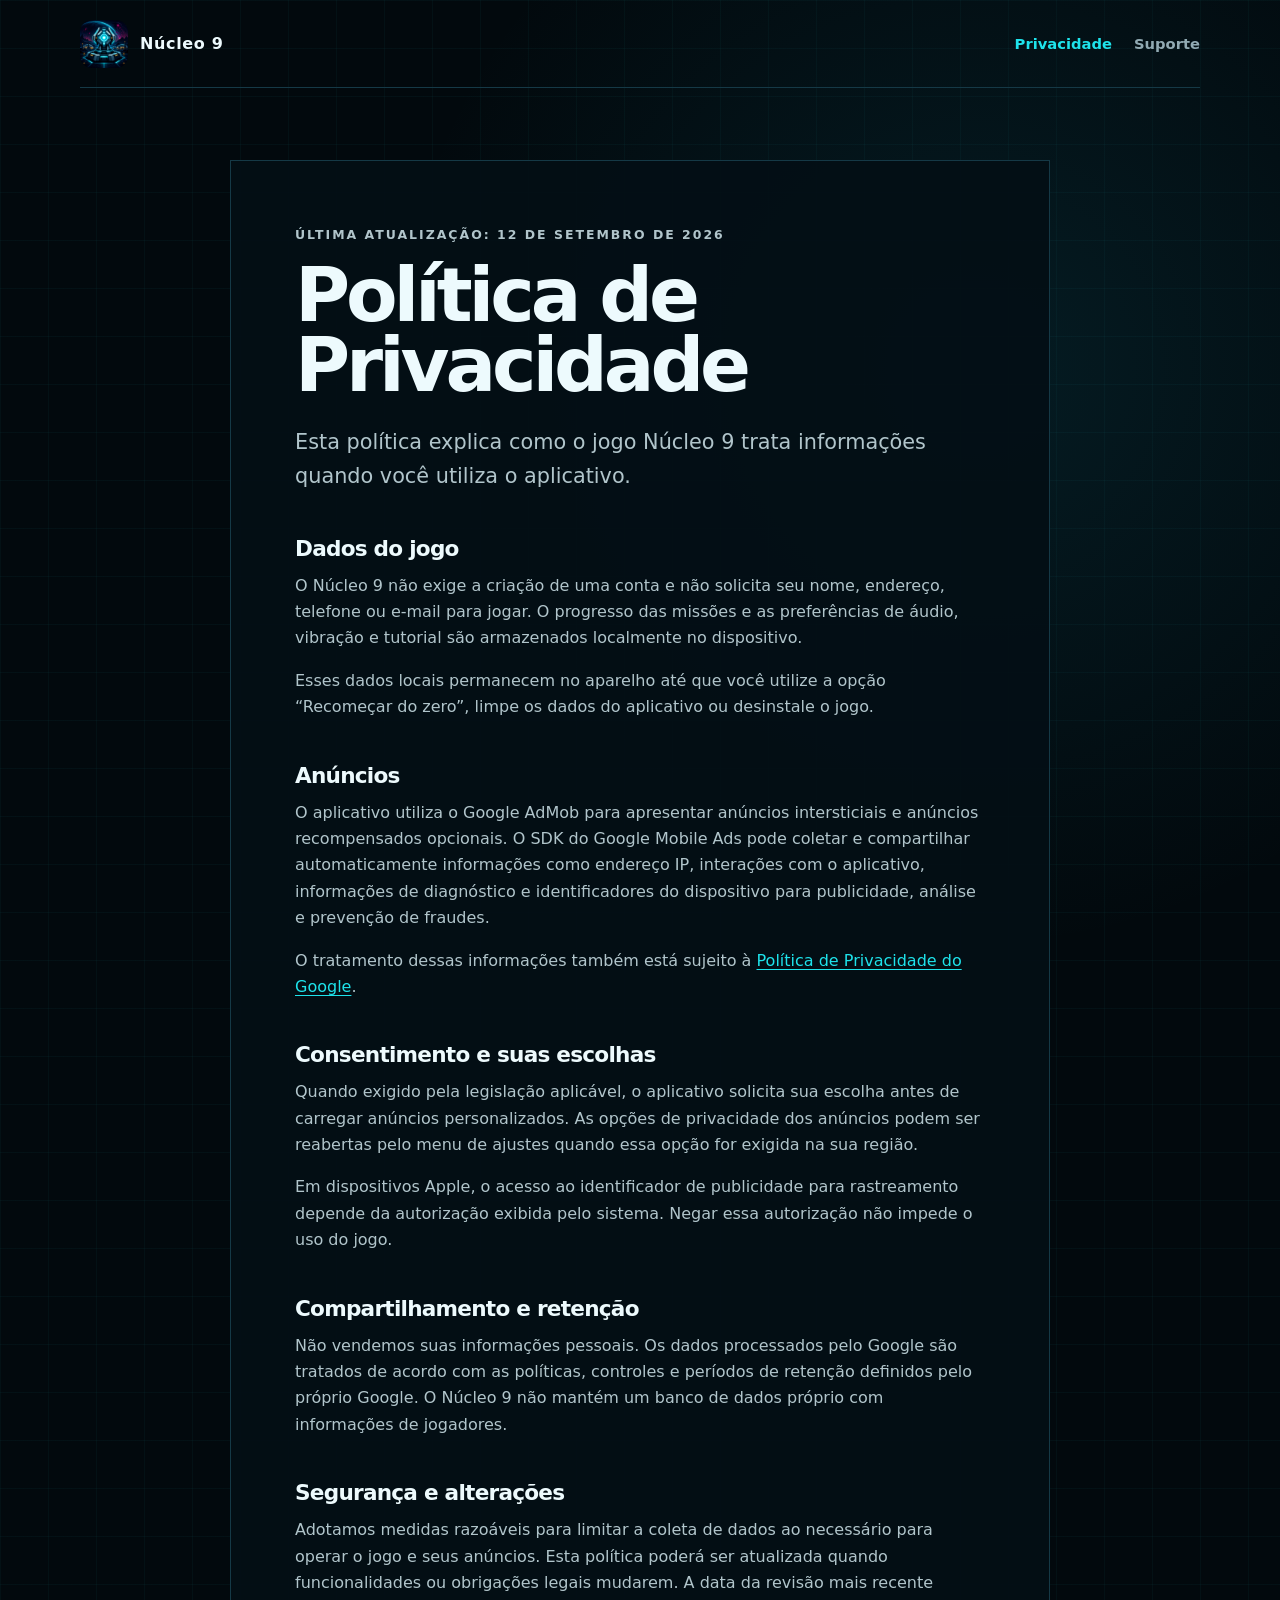
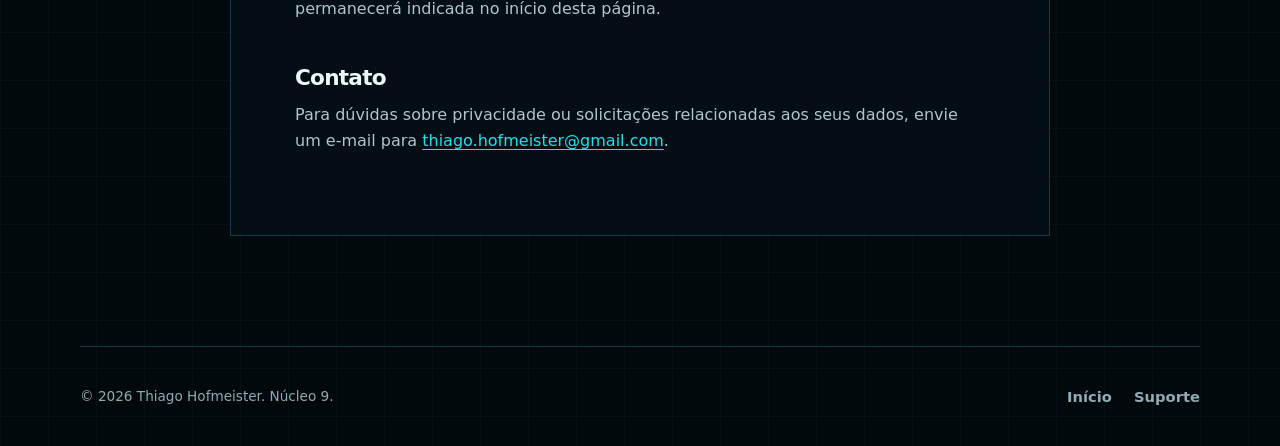
==== privacidade/index.html @ e33b0e37 "feat: publish Núcleo 9 website" ====
<!doctype html>
<html lang="pt-BR">
  <head>
    <meta charset="utf-8">
    <meta name="viewport" content="width=device-width, initial-scale=1">
    <meta name="description" content="Política de Privacidade do jogo Núcleo 9.">
    <meta name="theme-color" content="#041318">
    <title>Política de Privacidade — Núcleo 9</title>
    <link rel="icon" href="/assets/app-icon.png">
    <link rel="stylesheet" href="/styles.css">
  </head>
  <body>
    <header class="site-header">
      <a class="brand" href="/">
        <img src="/assets/app-icon.png" alt="" width="48" height="48">
        <span>Núcleo 9</span>
      </a>
      <nav aria-label="Navegação principal">
        <a aria-current="page" href="/privacidade/">Privacidade</a>
        <a href="/suporte/">Suporte</a>
      </nav>
    </header>

    <main class="document-shell">
      <article class="document">
        <p class="eyebrow">Última atualização: 12 de setembro de 2026</p>
        <h1>Política de Privacidade</h1>
        <p class="lead">Esta política explica como o jogo Núcleo 9 trata informações quando você utiliza o aplicativo.</p>

        <h2>Dados do jogo</h2>
        <p>O Núcleo 9 não exige a criação de uma conta e não solicita seu nome, endereço, telefone ou e-mail para jogar. O progresso das missões e as preferências de áudio, vibração e tutorial são armazenados localmente no dispositivo.</p>
        <p>Esses dados locais permanecem no aparelho até que você utilize a opção “Recomeçar do zero”, limpe os dados do aplicativo ou desinstale o jogo.</p>

        <h2>Anúncios</h2>
        <p>O aplicativo utiliza o Google AdMob para apresentar anúncios intersticiais e anúncios recompensados opcionais. O SDK do Google Mobile Ads pode coletar e compartilhar automaticamente informações como endereço IP, interações com o aplicativo, informações de diagnóstico e identificadores do dispositivo para publicidade, análise e prevenção de fraudes.</p>
        <p>O tratamento dessas informações também está sujeito à <a href="https://policies.google.com/privacy" rel="noreferrer">Política de Privacidade do Google</a>.</p>

        <h2>Consentimento e suas escolhas</h2>
        <p>Quando exigido pela legislação aplicável, o aplicativo solicita sua escolha antes de carregar anúncios personalizados. As opções de privacidade dos anúncios podem ser reabertas pelo menu de ajustes quando essa opção for exigida na sua região.</p>
        <p>Em dispositivos Apple, o acesso ao identificador de publicidade para rastreamento depende da autorização exibida pelo sistema. Negar essa autorização não impede o uso do jogo.</p>

        <h2>Compartilhamento e retenção</h2>
        <p>Não vendemos suas informações pessoais. Os dados processados pelo Google são tratados de acordo com as políticas, controles e períodos de retenção definidos pelo próprio Google. O Núcleo 9 não mantém um banco de dados próprio com informações de jogadores.</p>

        <h2>Segurança e alterações</h2>
        <p>Adotamos medidas razoáveis para limitar a coleta de dados ao necessário para operar o jogo e seus anúncios. Esta política poderá ser atualizada quando funcionalidades ou obrigações legais mudarem. A data da revisão mais recente permanecerá indicada no início desta página.</p>

        <h2>Contato</h2>
        <p>Para dúvidas sobre privacidade ou solicitações relacionadas aos seus dados, envie um e-mail para <a href="mailto:thiago.hofmeister@gmail.com">thiago.hofmeister@gmail.com</a>.</p>
      </article>
    </main>

    <footer>
      <p>© 2026 Thiago Hofmeister. Núcleo 9.</p>
      <div>
        <a href="/">Início</a>
        <a href="/suporte/">Suporte</a>
      </div>
    </footer>
  </body>
</html>
---- styles.css ----
:root {
  color-scheme: dark;
  --background: #02090d;
  --surface: #07141b;
  --line: #153946;
  --cyan: #1ee3eb;
  --gold: #ffc52f;
  --text: #edfafd;
  --muted: #91aab3;
  font-family: Inter, ui-sans-serif, system-ui, -apple-system, BlinkMacSystemFont, "Segoe UI", sans-serif;
}

* {
  box-sizing: border-box;
}

html {
  background: var(--background);
  scroll-behavior: smooth;
}

body {
  min-height: 100vh;
  margin: 0;
  overflow-x: hidden;
  color: var(--text);
  background:
    linear-gradient(rgba(30, 227, 235, 0.035) 1px, transparent 1px),
    linear-gradient(90deg, rgba(30, 227, 235, 0.035) 1px, transparent 1px),
    radial-gradient(circle at 76% 18%, rgba(21, 144, 170, 0.14), transparent 30%),
    var(--background);
  background-size: 48px 48px, 48px 48px, auto, auto;
}

a {
  color: var(--cyan);
  text-underline-offset: 0.2em;
}

.site-header,
footer {
  width: min(1120px, calc(100% - 40px));
  margin: 0 auto;
  display: flex;
  align-items: center;
  justify-content: space-between;
  gap: 24px;
}

.site-header {
  min-height: 88px;
  border-bottom: 1px solid var(--line);
}

.brand {
  display: inline-flex;
  align-items: center;
  gap: 12px;
  color: var(--text);
  font-weight: 800;
  letter-spacing: 0.04em;
  text-decoration: none;
}

.brand img {
  border-radius: 12px;
}

nav,
footer div {
  display: flex;
  flex-wrap: wrap;
  gap: 22px;
}

nav a,
footer a {
  color: var(--muted);
  font-size: 0.92rem;
  font-weight: 700;
  text-decoration: none;
}

nav a:hover,
nav a[aria-current="page"],
footer a:hover {
  color: var(--cyan);
}

main {
  width: min(1120px, calc(100% - 40px));
  margin: 0 auto;
}

.hero {
  min-height: 650px;
  display: grid;
  grid-template-columns: 1.05fr 0.95fr;
  align-items: center;
  gap: 64px;
  padding: 72px 0;
}

.eyebrow {
  margin: 0 0 14px;
  color: var(--cyan);
  font-size: 0.78rem;
  font-weight: 800;
  letter-spacing: 0.16em;
  text-transform: uppercase;
}

h1,
h2,
h3,
p {
  margin-top: 0;
}

h1 {
  max-width: 760px;
  margin-bottom: 24px;
  font-size: clamp(2.8rem, 7vw, 5.8rem);
  line-height: 0.94;
  letter-spacing: -0.055em;
}

h2 {
  font-size: clamp(1.7rem, 4vw, 2.7rem);
  letter-spacing: -0.035em;
}

h3 {
  margin-bottom: 10px;
  font-size: 1.2rem;
}

.lead {
  max-width: 700px;
  color: #c3d8de;
  font-size: clamp(1.05rem, 2vw, 1.3rem);
  line-height: 1.65;
}

.store-status {
  display: flex;
  flex-wrap: wrap;
  gap: 12px;
  margin-top: 34px;
}

.store-status span {
  padding: 12px 16px;
  border: 1px solid var(--line);
  background: rgba(7, 20, 27, 0.75);
  color: var(--muted);
  font-size: 0.84rem;
  font-weight: 800;
  letter-spacing: 0.06em;
  text-transform: uppercase;
}

.hero-art {
  position: relative;
  display: grid;
  min-height: 420px;
  place-items: center;
}

.hero-art img {
  position: relative;
  z-index: 2;
  width: min(320px, 72vw);
  height: auto;
  border-radius: 28%;
  box-shadow: 0 0 80px rgba(30, 227, 235, 0.22);
}

.orbit {
  position: absolute;
  border: 1px solid rgba(30, 227, 235, 0.32);
  border-radius: 50%;
}

.orbit::after {
  content: "";
  position: absolute;
  top: 50%;
  right: -5px;
  width: 9px;
  height: 9px;
  border-radius: 50%;
  background: var(--cyan);
  box-shadow: 0 0 18px var(--cyan);
}

.orbit-one {
  width: 390px;
  height: 390px;
}

.orbit-two {
  width: 500px;
  height: 500px;
  border-color: rgba(54, 219, 135, 0.15);
  transform: rotate(35deg);
}

.features {
  padding: 80px 0 120px;
  border-top: 1px solid var(--line);
}

.feature-grid {
  display: grid;
  grid-template-columns: repeat(3, 1fr);
  gap: 16px;
  margin-top: 36px;
}

.feature-grid article,
.contact-card {
  padding: 28px;
  border: 1px solid var(--line);
  background: linear-gradient(145deg, rgba(10, 28, 36, 0.95), rgba(4, 15, 21, 0.95));
}

.feature-grid p,
.document p,
.document li {
  color: #b1c5cb;
  line-height: 1.65;
}

.feature-number {
  display: block;
  margin-bottom: 28px;
  color: var(--gold);
  font-size: 0.8rem;
  font-weight: 800;
}

.document-shell {
  padding: 72px 0 110px;
}

.document {
  max-width: 820px;
  margin: 0 auto;
  padding: clamp(26px, 6vw, 64px);
  border: 1px solid var(--line);
  background: rgba(4, 15, 21, 0.92);
}

.document h1 {
  font-size: clamp(2.5rem, 7vw, 4.7rem);
}

.document h2 {
  margin-top: 42px;
  margin-bottom: 12px;
  color: var(--text);
  font-size: 1.35rem;
}

.document li + li {
  margin-top: 10px;
}

.contact-card {
  display: flex;
  align-items: center;
  justify-content: space-between;
  gap: 28px;
  margin: 38px 0;
}

.contact-card h2 {
  margin-top: 0;
}

.contact-card p {
  margin-bottom: 0;
}

.button {
  flex: 0 0 auto;
  padding: 14px 20px;
  border: 1px solid var(--cyan);
  background: rgba(30, 227, 235, 0.08);
  color: var(--cyan);
  font-weight: 800;
  text-decoration: none;
}

.button:hover {
  background: var(--cyan);
  color: var(--background);
}

footer {
  min-height: 100px;
  border-top: 1px solid var(--line);
  color: var(--muted);
  font-size: 0.85rem;
}

footer p {
  margin-bottom: 0;
}

@media (max-width: 760px) {
  .site-header,
  footer {
    align-items: flex-start;
    padding: 18px 0;
  }

  .site-header {
    flex-direction: column;
  }

  .hero {
    min-height: auto;
    grid-template-columns: 1fr;
    gap: 30px;
    padding: 64px 0 84px;
  }

  .hero-art {
    min-height: 330px;
    grid-row: 1;
  }

  .orbit-one {
    width: 300px;
    height: 300px;
  }

  .orbit-two {
    width: 360px;
    height: 360px;
  }

  .feature-grid {
    grid-template-columns: 1fr;
  }

  .contact-card,
  footer {
    flex-direction: column;
  }
}

@media (prefers-reduced-motion: reduce) {
  html {
    scroll-behavior: auto;
  }
}
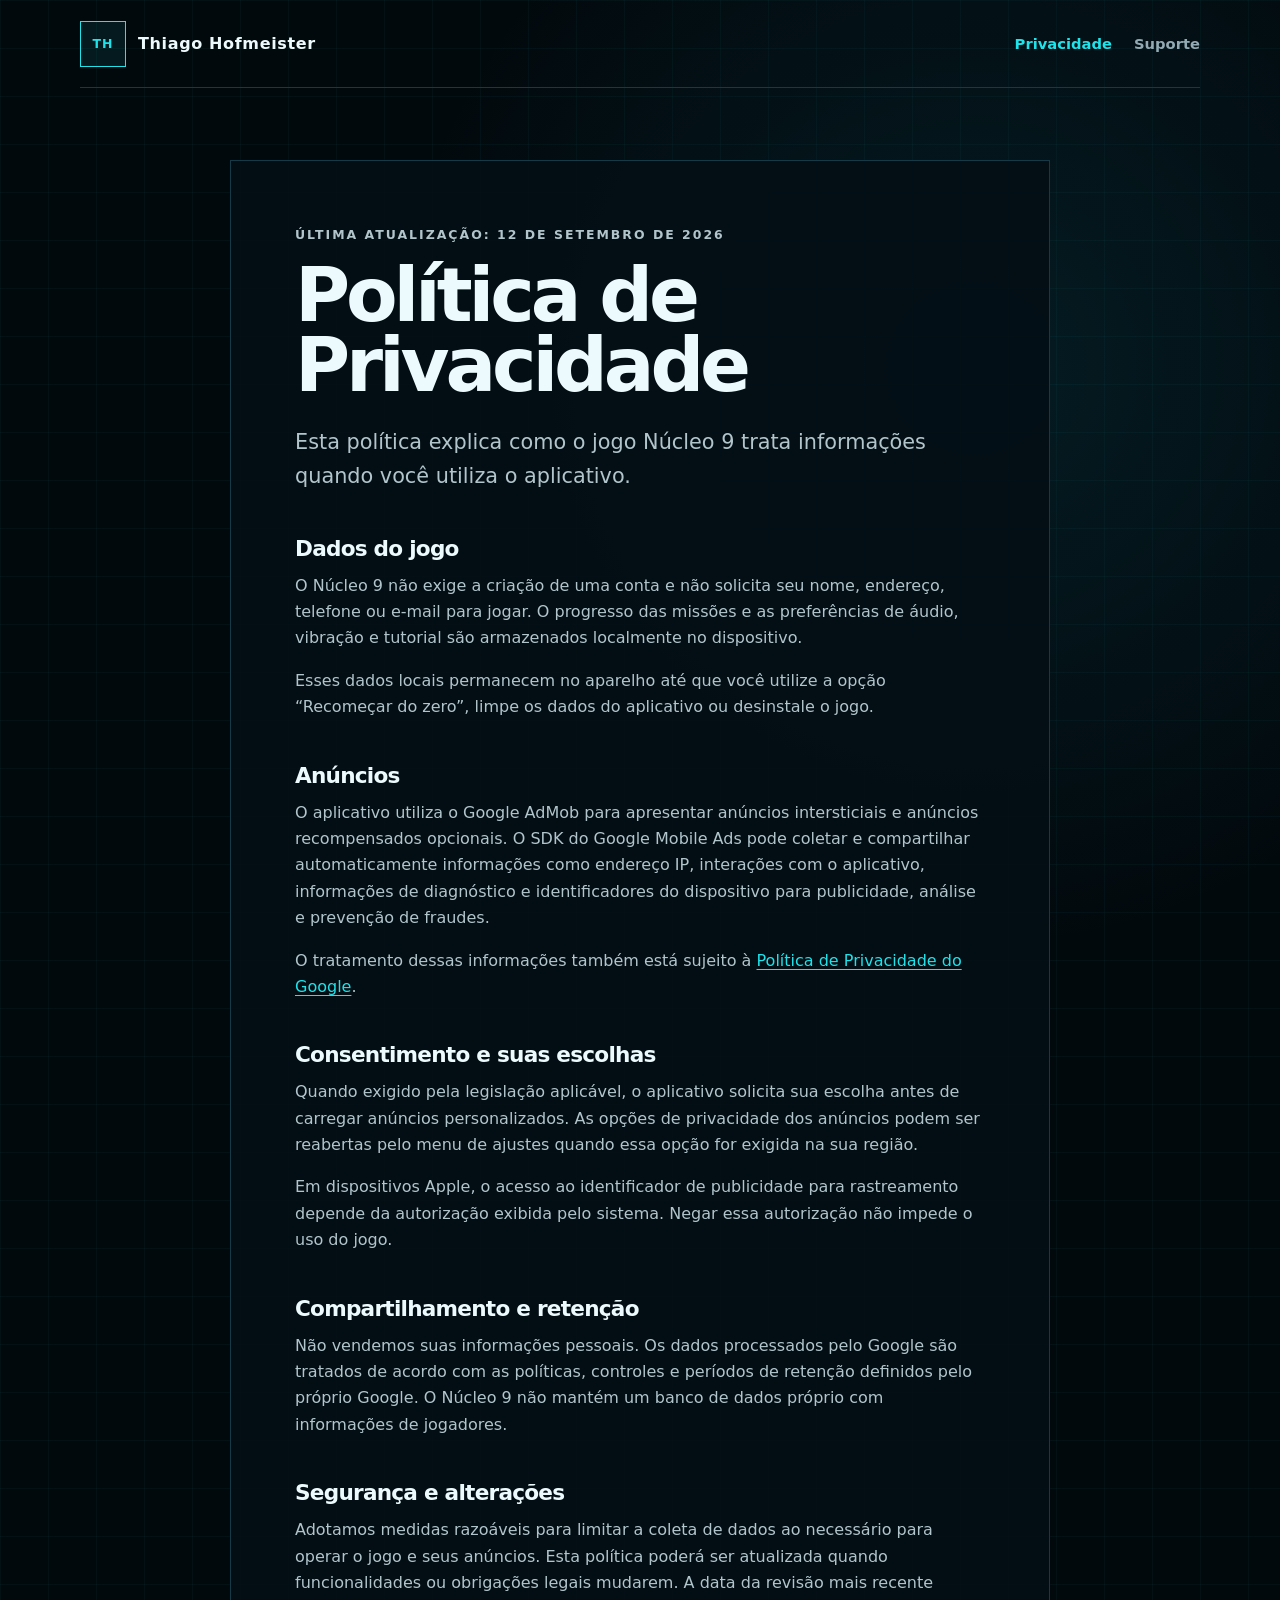
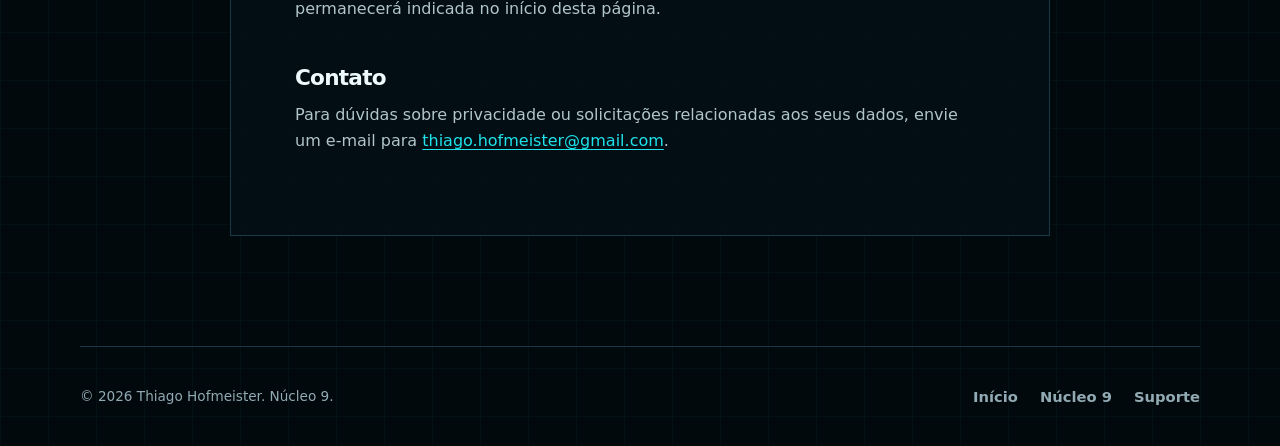
==== commit c81116bd: "feat: turn site into developer portfolio" ====
--- a/privacidade/index.html
+++ b/privacidade/index.html
@@ -11,9 +11,9 @@
   </head>
   <body>
     <header class="site-header">
-      <a class="brand" href="/">
-        <img src="/assets/app-icon.png" alt="" width="48" height="48">
-        <span>Núcleo 9</span>
+      <a class="brand" href="/" aria-label="Página inicial de Thiago Hofmeister">
+        <span class="brand-mark" aria-hidden="true">TH</span>
+        <span>Thiago Hofmeister</span>
       </a>
       <nav aria-label="Navegação principal">
         <a aria-current="page" href="/privacidade/">Privacidade</a>
@@ -54,6 +54,7 @@
       <p>© 2026 Thiago Hofmeister. Núcleo 9.</p>
       <div>
         <a href="/">Início</a>
+        <a href="/apps/nucleo-9/">Núcleo 9</a>
         <a href="/suporte/">Suporte</a>
       </div>
     </footer>
--- a/styles.css
+++ b/styles.css
@@ -66,6 +66,18 @@
   border-radius: 12px;
 }
 
+.brand-mark {
+  display: grid;
+  width: 46px;
+  height: 46px;
+  place-items: center;
+  border: 1px solid var(--cyan);
+  background: rgba(30, 227, 235, 0.08);
+  color: var(--cyan);
+  font-size: 0.78rem;
+  letter-spacing: 0.08em;
+}
+
 nav,
 footer div {
   display: flex;
@@ -90,6 +102,144 @@
 main {
   width: min(1120px, calc(100% - 40px));
   margin: 0 auto;
+}
+
+.developer-hero {
+  min-height: 650px;
+  display: grid;
+  grid-template-columns: minmax(0, 1.3fr) minmax(280px, 0.7fr);
+  align-items: center;
+  gap: clamp(48px, 8vw, 100px);
+  padding: 90px 0;
+}
+
+.developer-hero .button {
+  display: inline-block;
+  margin-top: 16px;
+}
+
+.signal-card {
+  display: grid;
+  grid-template-columns: auto 1fr;
+  border: 1px solid var(--line);
+  background: rgba(4, 15, 21, 0.9);
+}
+
+.signal-card span,
+.signal-card strong {
+  padding: 20px;
+  border-bottom: 1px solid var(--line);
+}
+
+.signal-card span {
+  color: var(--gold);
+  font-size: 0.75rem;
+}
+
+.signal-card strong {
+  border-left: 1px solid var(--line);
+}
+
+.signal-card :nth-last-child(-n + 2) {
+  border-bottom: 0;
+}
+
+.app-catalog,
+.about,
+.contact-section {
+  padding: 100px 0;
+  border-top: 1px solid var(--line);
+}
+
+.section-heading,
+.contact-section {
+  display: flex;
+  align-items: end;
+  justify-content: space-between;
+  gap: 40px;
+}
+
+.section-heading > p {
+  max-width: 360px;
+  color: var(--muted);
+  line-height: 1.6;
+}
+
+.app-card {
+  display: grid;
+  grid-template-columns: 180px 1fr;
+  gap: 36px;
+  margin-top: 44px;
+  padding: clamp(24px, 5vw, 48px);
+  border: 1px solid var(--line);
+  background: linear-gradient(135deg, rgba(9, 31, 39, 0.98), rgba(3, 13, 18, 0.96));
+}
+
+.app-card > img,
+.app-logo-frame {
+  width: 100%;
+  aspect-ratio: 1;
+  border-radius: 26%;
+}
+
+.app-card > img {
+  height: auto;
+}
+
+.app-logo-frame {
+  display: grid;
+  place-items: center;
+  overflow: hidden;
+  background: #f3f8ff;
+}
+
+.app-logo-frame img {
+  width: 88%;
+  height: auto;
+}
+
+.app-card-gendaize {
+  border-color: rgba(19, 194, 232, 0.42);
+}
+
+.app-card h3 {
+  margin-bottom: 14px;
+  font-size: clamp(2rem, 5vw, 3.5rem);
+}
+
+.app-card-copy > p:not(.app-status) {
+  max-width: 680px;
+  color: #b1c5cb;
+  line-height: 1.65;
+}
+
+.app-status {
+  color: var(--gold);
+  font-size: 0.75rem;
+  font-weight: 800;
+  letter-spacing: 0.12em;
+  text-transform: uppercase;
+}
+
+.app-status-live {
+  color: var(--cyan);
+}
+
+.app-actions {
+  display: flex;
+  flex-wrap: wrap;
+  align-items: center;
+  gap: 20px;
+  margin-top: 28px;
+}
+
+.app-actions > a:not(.button) {
+  color: var(--muted);
+  font-weight: 700;
+}
+
+.about .lead {
+  max-width: 850px;
 }
 
 .hero {
@@ -327,6 +477,27 @@
     padding: 64px 0 84px;
   }
 
+  .developer-hero {
+    min-height: auto;
+    grid-template-columns: 1fr;
+    padding: 70px 0;
+  }
+
+  .section-heading,
+  .contact-section {
+    align-items: flex-start;
+    flex-direction: column;
+  }
+
+  .app-card {
+    grid-template-columns: 88px 1fr;
+    gap: 20px;
+  }
+
+  .app-actions {
+    grid-column: 1 / -1;
+  }
+
   .hero-art {
     min-height: 330px;
     grid-row: 1;
